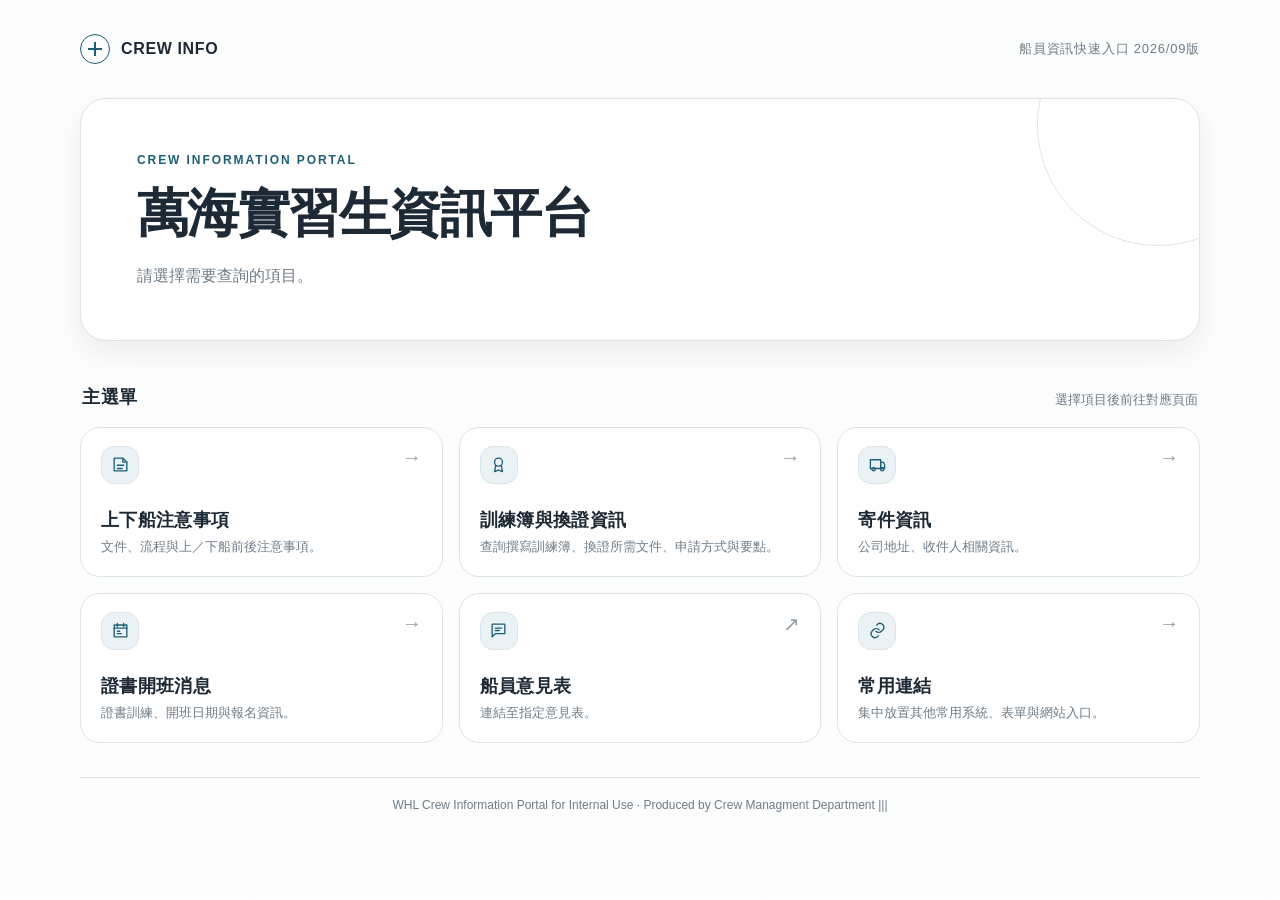
==== index.html @ cc9920da "Modify footer text in index.html Updated footer text for clarity and added department attribution." ====
<!DOCTYPE html>
<html lang="zh-Hant">
<head>
  <meta charset="UTF-8" />
  <meta name="viewport" content="width=device-width, initial-scale=1.0" />
  <meta name="description" content="萬海實習生資訊平台主選單" />
  <title>萬海實習生資訊平台</title>
  <style>
    :root {
      --bg: #f4f6f8;
      --paper: #ffffff;
      --ink: #1d2a36;
      --muted: #6f7c87;
      --line: #dce3e8;
      --accent: #1f5f76;
      --accent-soft: #eaf2f5;
      --shadow: 0 12px 30px rgba(24, 45, 58, 0.07);
    }

    * { box-sizing: border-box; }

    html { scroll-behavior: smooth; }

    body {
      margin: 0;
      min-height: 100vh;
      color: var(--ink);
      background:
        linear-gradient(rgba(255,255,255,.74), rgba(255,255,255,.74)),
        repeating-linear-gradient(
          0deg,
          transparent 0,
          transparent 31px,
          rgba(31,95,118,.025) 32px
        ),
        var(--bg);
      font-family: -apple-system, BlinkMacSystemFont, "PingFang TC", "Noto Sans TC", "Microsoft JhengHei", sans-serif;
    }

    a { color: inherit; }

    .shell {
      width: min(1120px, calc(100% - 40px));
      margin: 0 auto;
      padding: 34px 0 56px;
    }

    .topbar {
      display: flex;
      align-items: center;
      justify-content: space-between;
      gap: 16px;
      margin-bottom: 34px;
    }

    .brand {
      display: inline-flex;
      align-items: center;
      gap: 11px;
      text-decoration: none;
      font-weight: 700;
      letter-spacing: .04em;
    }

    .brand-mark {
      width: 30px;
      height: 30px;
      border: 1.5px solid var(--accent);
      border-radius: 50%;
      display: grid;
      place-items: center;
      position: relative;
    }

    .brand-mark::before,
    .brand-mark::after {
      content: "";
      position: absolute;
      background: var(--accent);
    }

    .brand-mark::before { width: 14px; height: 1.5px; }
    .brand-mark::after { width: 1.5px; height: 14px; }

    .top-note {
      font-size: 13px;
      color: var(--muted);
      letter-spacing: .06em;
    }

    .hero {
      background: var(--paper);
      border: 1px solid var(--line);
      border-radius: 26px;
      padding: 54px 56px 48px;
      box-shadow: var(--shadow);
      position: relative;
      overflow: hidden;
    }

    .hero::after {
      content: "";
      position: absolute;
      width: 240px;
      height: 240px;
      right: -80px;
      top: -95px;
      border: 1px solid rgba(31,95,118,.16);
      border-radius: 50%;
    }

    .eyebrow {
      color: var(--accent);
      font-size: 12px;
      font-weight: 700;
      letter-spacing: .16em;
      margin-bottom: 16px;
    }

    h1 {
      margin: 0;
      font-size: clamp(32px, 5vw, 52px);
      line-height: 1.16;
      letter-spacing: -.03em;
    }

    .hero p {
      margin: 18px 0 0;
      max-width: 640px;
      color: var(--muted);
      font-size: 16px;
      line-height: 1.9;
    }

    .section-head {
      display: flex;
      align-items: end;
      justify-content: space-between;
      gap: 16px;
      margin: 44px 2px 18px;
    }

    .section-head h2 {
      margin: 0;
      font-size: 18px;
      letter-spacing: .04em;
    }

    .section-head span {
      color: var(--muted);
      font-size: 13px;
    }

    .menu-grid {
      display: grid;
      grid-template-columns: repeat(3, minmax(0, 1fr));
      gap: 16px;
    }

    .menu-card {
      min-height: 150px;
      padding: 18px 20px;
      background: var(--paper);
      border: 1px solid var(--line);
      border-radius: 20px;
      text-decoration: none;
      display: flex;
      flex-direction: column;
      justify-content: space-between;
      transition: transform .18s ease, box-shadow .18s ease, border-color .18s ease;
    }

    .menu-card:hover,
    .menu-card:focus-visible {
      transform: translateY(-4px);
      box-shadow: var(--shadow);
      border-color: rgba(31,95,118,.36);
      outline: none;
    }

    .card-top {
      display: flex;
      align-items: flex-start;
      justify-content: space-between;
      gap: 12px;
    }

    .icon {
      width: 38px;
      height: 38px;
      border: 1px solid var(--line);
      border-radius: 13px;
      display: grid;
      place-items: center;
      background: var(--accent-soft);
    }

    .icon svg {
      width: 19px;
      height: 19px;
      stroke: var(--accent);
      fill: none;
      stroke-width: 1.7;
      stroke-linecap: round;
      stroke-linejoin: round;
    }

    .arrow {
      font-size: 20px;
      color: #94a1aa;
      transition: transform .18s ease, color .18s ease;
    }

    .menu-card:hover .arrow { transform: translateX(3px); color: var(--accent); }

    .menu-card h3 {
      margin: 15px 0 4px;
      font-size: 18px;
      letter-spacing: .02em;
    }

    .menu-card p {
      margin: 0;
      color: var(--muted);
      font-size: 13px;
      line-height: 1.7;
    }

    .footer {
      margin-top: 34px;
      padding-top: 20px;
      border-top: 1px solid var(--line);
      color: var(--muted);
      font-size: 12px;
      text-align: center;
    }

    @media (max-width: 860px) {
      .hero { padding: 44px 34px 40px; }
      .menu-grid { grid-template-columns: repeat(2, minmax(0, 1fr)); }
    }

    @media (max-width: 560px) {
      .shell { width: min(100% - 28px, 1120px); padding-top: 20px; }
      .topbar { margin-bottom: 18px; }
      .top-note { display: none; }
      .hero { padding: 34px 24px 30px; border-radius: 20px; }
      .hero p { font-size: 15px; }
      .section-head { margin-top: 32px; }
      .section-head span { display: none; }
      .menu-grid { grid-template-columns: 1fr; gap: 12px; }
      .menu-card { min-height: 126px; padding: 15px 17px; border-radius: 17px; }
      .menu-card h3 { margin-top: 12px; }
    }
  </style>
</head>
<body>
  <main class="shell">
    <div class="topbar">
      <a class="brand" href="index.html" aria-label="回到主選單">
        <span class="brand-mark" aria-hidden="true"></span>
        <span>CREW INFO</span>
      </a>
      <div class="top-note">船員資訊快速入口 2026/09版 </div>
    </div>

    <section class="hero">
      <div class="eyebrow">CREW INFORMATION PORTAL</div>
      <h1>萬海實習生資訊平台</h1>
      <p>請選擇需要查詢的項目。</p>
    </section>

    <div class="section-head">
      <h2>主選單</h2>
      <span>選擇項目後前往對應頁面</span>
    </div>

    <section class="menu-grid" aria-label="船員資訊主選單">
      <a class="menu-card" href="pages/on-off-board-guide.html"
          target="_blank"
          rel="noopener noreferrer">
        <div class="card-top">
          <span class="icon" aria-hidden="true">
            <svg viewBox="0 0 24 24"><path d="M4 4h11l5 5v11H4z"/><path d="M15 4v5h5"/><path d="M8 13h8M8 17h6"/></svg>
          </span>
          <span class="arrow">→</span>
        </div>
        <div><h3>上下船注意事項</h3><p>文件、流程與上／下船前後注意事項。</p></div>
      </a>

      <a class="menu-card" href="pages/crew-cer-renewal.html"
          target="_blank"
          rel="noopener noreferrer">
        <div class="card-top">
          <span class="icon" aria-hidden="true">
            <svg viewBox="0 0 24 24"><circle cx="12" cy="9" r="5"/><path d="M8.5 13 7 21l5-2 5 2-1.5-8"/></svg>
          </span>
          <span class="arrow">→</span>
        </div>
        <div><h3>訓練簿與換證資訊</h3><p>查詢撰寫訓練簿、換證所需文件、申請方式與要點。</p></div>
      </a>

      <a class="menu-card" href="pages/delivery-info.html"
          target="_blank"
          rel="noopener noreferrer">
        <div class="card-top">
          <span class="icon" aria-hidden="true">
            <svg viewBox="0 0 24 24"><path d="M3 6h13v11H3z"/><path d="M16 9h3l2 3v5h-5z"/><circle cx="7" cy="18" r="2"/><circle cx="18" cy="18" r="2"/></svg>
          </span>
          <span class="arrow">→</span>
        </div>
        <div><h3>寄件資訊</h3><p>公司地址、收件人相關資訊。</p></div>
      </a>

      <a class="menu-card" href="https://el-sol.mtnet.gov.tw/Portal/sys_a/a01/a0104?rn=740997024"
        target="_blank"
        rel="noopener noreferrer">
        <div class="card-top">
          <span class="icon" aria-hidden="true">
            <svg viewBox="0 0 24 24"><path d="M4 5h16v15H4z"/><path d="M8 3v4M16 3v4M4 9h16"/><path d="M8 13h3M8 16h5"/></svg>
          </span>
          <span class="arrow">→</span>
        </div>
        <div><h3>證書開班消息</h3><p>證書訓練、開班日期與報名資訊。</p></div>
      </a>

      <a class="menu-card" href="feedback.html"
          target="_blank"
          rel="noopener noreferrer">
        <div class="card-top">
          <span class="icon" aria-hidden="true">
            <svg viewBox="0 0 24 24"><path d="M4 4h16v12H8l-4 4z"/><path d="M8 9h8M8 12h5"/></svg>
          </span>
          <span class="arrow">↗</span>
        </div>
        <div><h3>船員意見表</h3><p>連結至指定意見表。</p></div>
      </a>

      <a class="menu-card" href="links.html"
          target="_blank"
          rel="noopener noreferrer">
        <div class="card-top">
          <span class="icon" aria-hidden="true">
            <svg viewBox="0 0 24 24"><path d="M10 13a5 5 0 0 0 7 0l2-2a5 5 0 0 0-7-7l-1 1"/><path d="M14 11a5 5 0 0 0-7 0l-2 2a5 5 0 0 0 7 7l1-1"/></svg>
          </span>
          <span class="arrow">→</span>
        </div>
        <div><h3>常用連結</h3><p>集中放置其他常用系統、表單與網站入口。</p></div>
      </a>
    </section>

    <footer class="footer">WHL Crew Information Portal for Internal Use · Produced by Crew Managment Department |||</footer>
  </main>
</body>
</html>
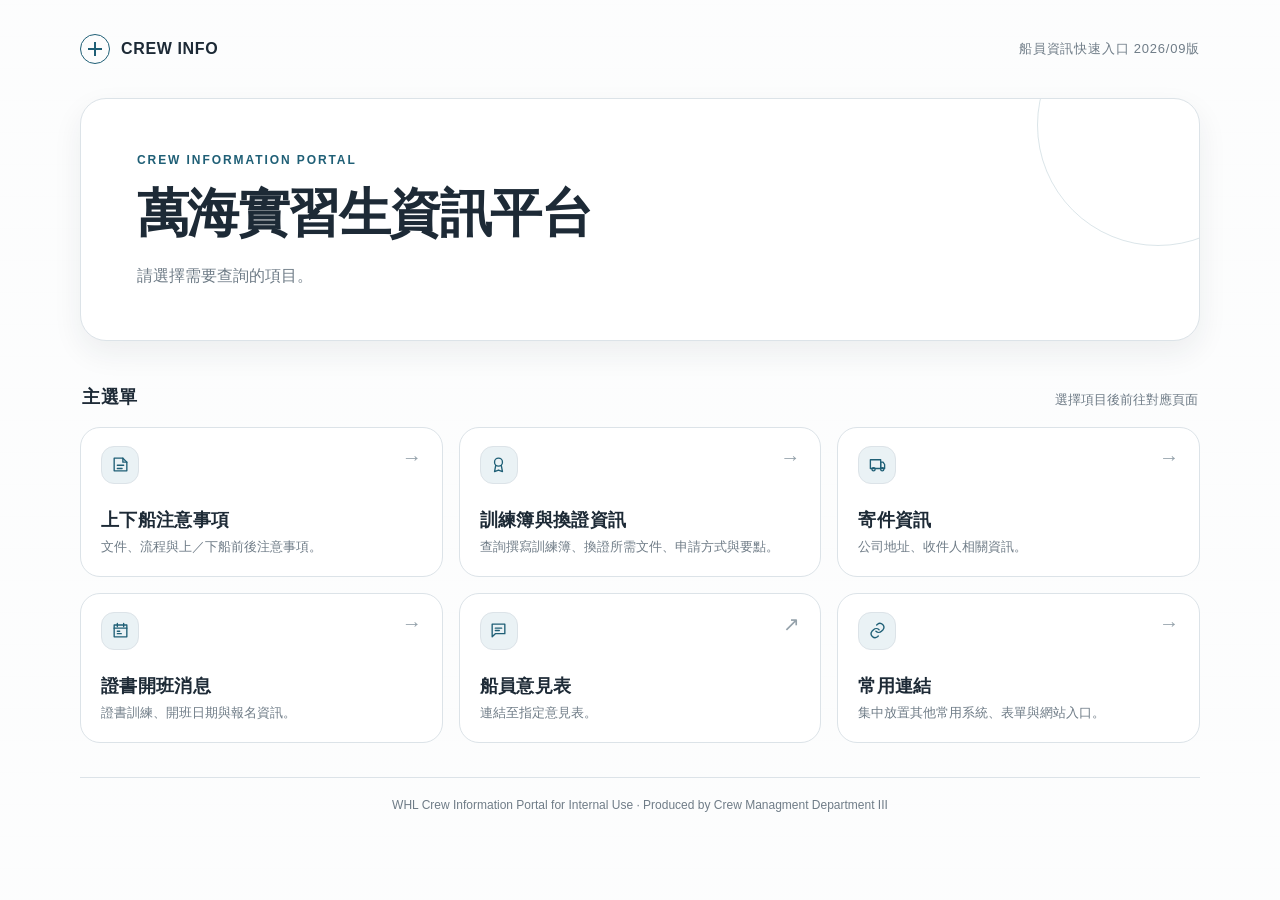
==== commit 4f0b5636: "Update footer text in index.html" ====
--- a/index.html
+++ b/index.html
@@ -349,7 +349,7 @@
       </a>
     </section>
 
-    <footer class="footer">WHL Crew Information Portal for Internal Use · Produced by Crew Managment Department |||</footer>
+    <footer class="footer">WHL Crew Information Portal for Internal Use · Produced by Crew Managment Department III</footer>
   </main>
 </body>
 </html>
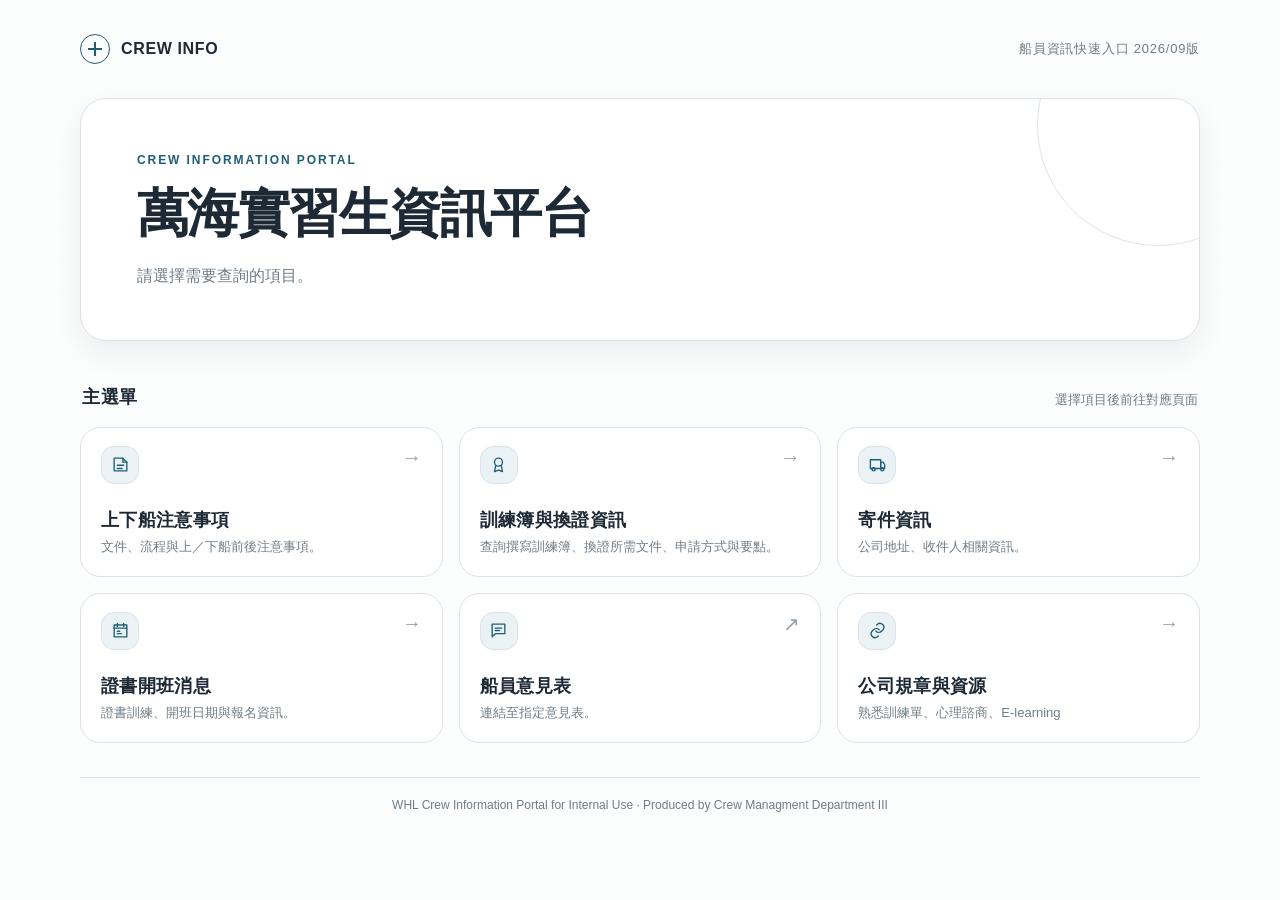
==== commit e785573f: "常用連結更新" ====
--- a/index.html
+++ b/index.html
@@ -345,7 +345,7 @@
           </span>
           <span class="arrow">→</span>
         </div>
-        <div><h3>常用連結</h3><p>集中放置其他常用系統、表單與網站入口。</p></div>
+        <div><h3>公司規章與資源</h3><p>熟悉訓練單、心理諮商、E-learning</p></div>
       </a>
     </section>
 
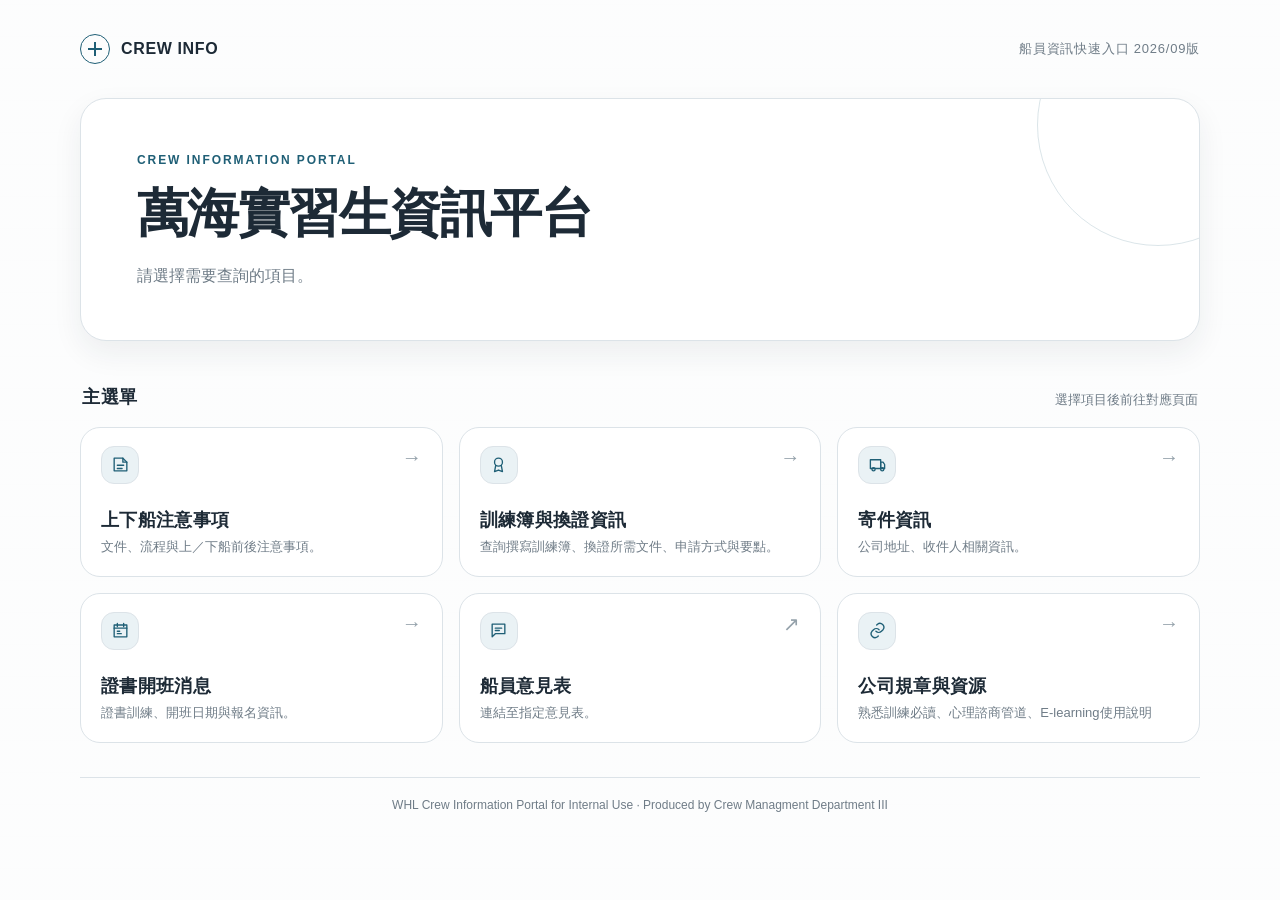
==== commit 6a1c9c4b: "新增公司規章頁面" ====
--- a/index.html
+++ b/index.html
@@ -336,7 +336,7 @@
         <div><h3>船員意見表</h3><p>連結至指定意見表。</p></div>
       </a>
 
-      <a class="menu-card" href="links.html"
+      <a class="menu-card" href="pages/company_resources.html"
           target="_blank"
           rel="noopener noreferrer">
         <div class="card-top">
@@ -345,7 +345,7 @@
           </span>
           <span class="arrow">→</span>
         </div>
-        <div><h3>公司規章與資源</h3><p>熟悉訓練單、心理諮商、E-learning</p></div>
+        <div><h3>公司規章與資源</h3><p>熟悉訓練必讀、心理諮商管道、E-learning使用說明</p></div>
       </a>
     </section>
 
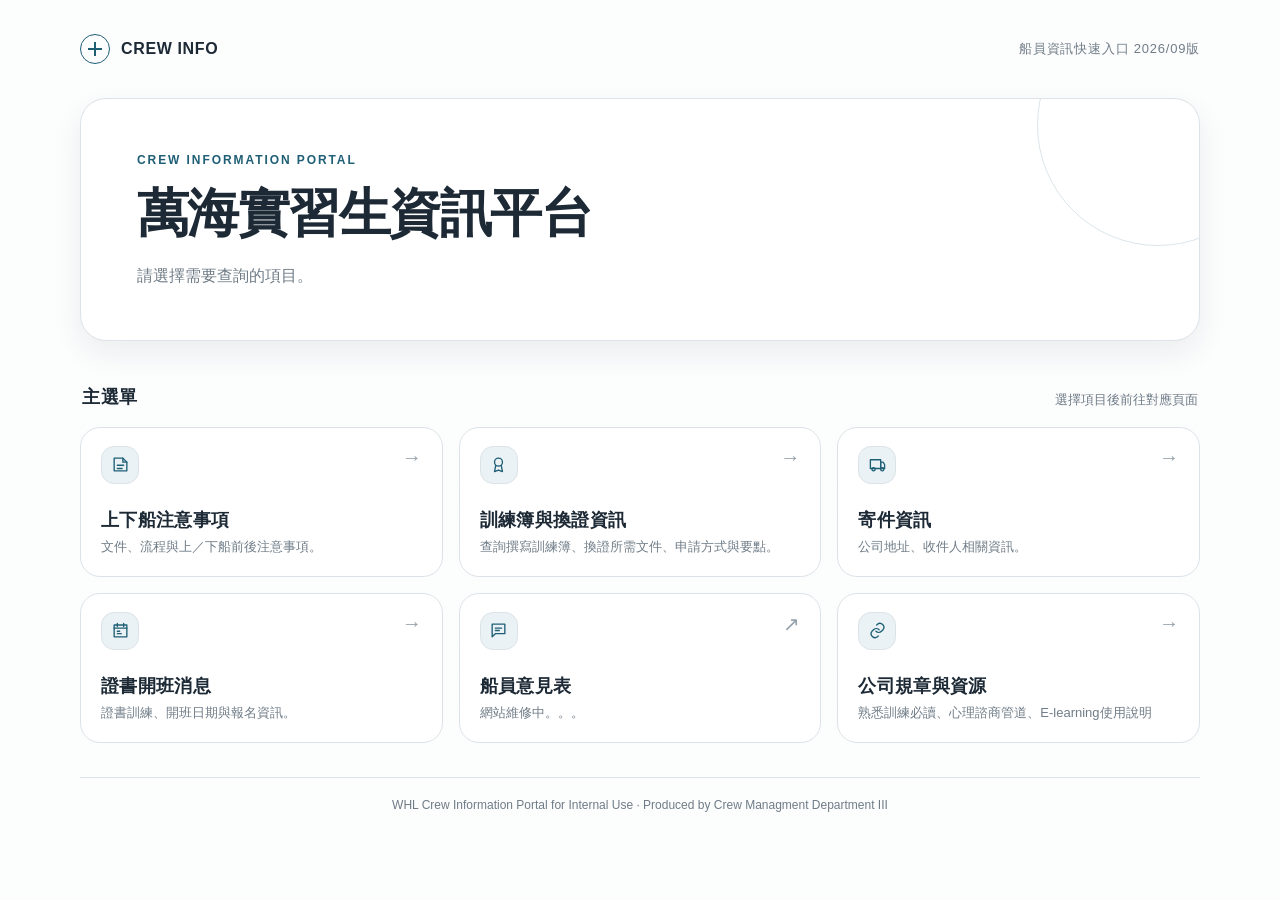
==== commit 474daf31: "更新船員意見表連結，顯示網站維修中提示以改善用戶體驗" ====
--- a/index.html
+++ b/index.html
@@ -324,16 +324,20 @@
         <div><h3>證書開班消息</h3><p>證書訓練、開班日期與報名資訊。</p></div>
       </a>
 
-      <a class="menu-card" href="feedback.html"
-          target="_blank"
-          rel="noopener noreferrer">
+      <a class="menu-card" 
+        href="#"
+        onclick="alert('OOPS!網站維修中。/n歡迎先與PIC回饋您的想法。'); return false;">
+
         <div class="card-top">
           <span class="icon" aria-hidden="true">
             <svg viewBox="0 0 24 24"><path d="M4 4h16v12H8l-4 4z"/><path d="M8 9h8M8 12h5"/></svg>
           </span>
           <span class="arrow">↗</span>
         </div>
-        <div><h3>船員意見表</h3><p>連結至指定意見表。</p></div>
+        <div>
+          <h3>船員意見表</h3>
+          <p>網站維修中。。。</p>
+        </div>
       </a>
 
       <a class="menu-card" href="pages/company_resources.html"
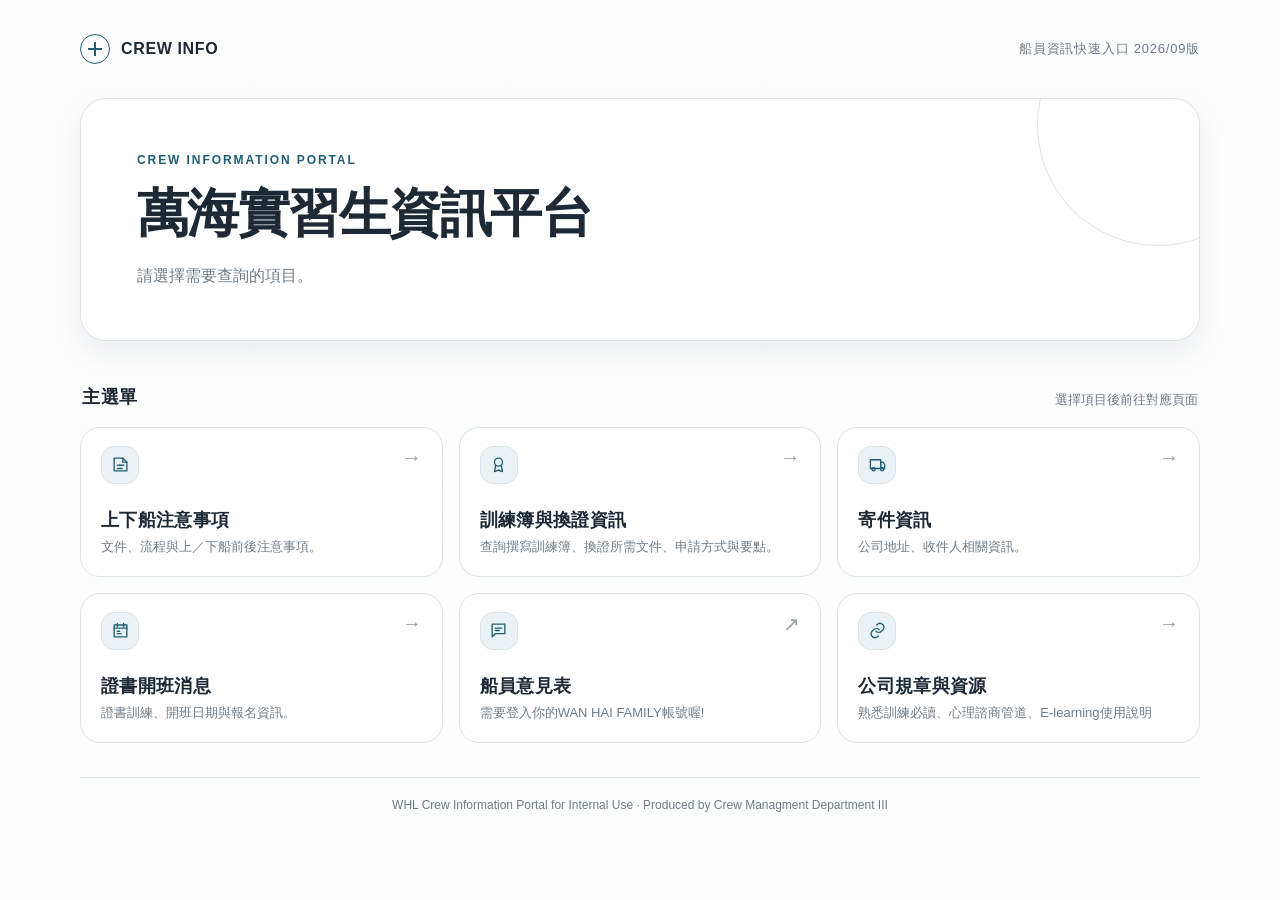
==== commit 7dca8fb3: "Update link and message for user login requirement" ====
--- a/index.html
+++ b/index.html
@@ -325,9 +325,9 @@
       </a>
 
       <a class="menu-card" 
-        href="#"
-        onclick="alert('OOPS!網站維修中。/n歡迎先與PIC回饋您的想法。'); return false;">
-
+        href="https://family.wanhai.com/Login-idexpert_v3.jsp"
+        target="_blank"
+        rel="noopener noreferrer">
         <div class="card-top">
           <span class="icon" aria-hidden="true">
             <svg viewBox="0 0 24 24"><path d="M4 4h16v12H8l-4 4z"/><path d="M8 9h8M8 12h5"/></svg>
@@ -336,7 +336,7 @@
         </div>
         <div>
           <h3>船員意見表</h3>
-          <p>網站維修中。。。</p>
+          <p>需要登入你的WAN HAI FAMILY帳號喔!</p>
         </div>
       </a>
 
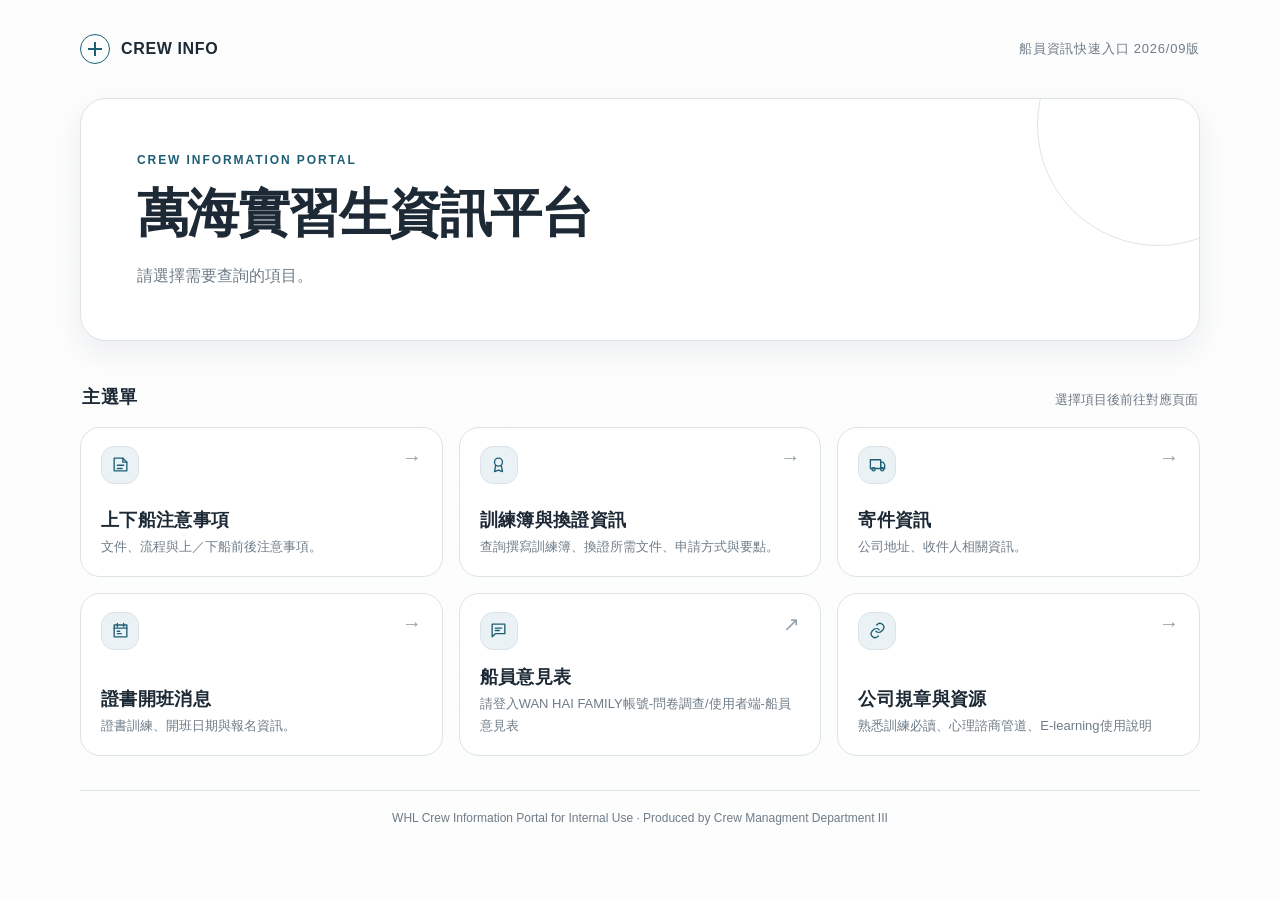
==== commit f1be0d93: "Update message in index.html for clarity" ====
--- a/index.html
+++ b/index.html
@@ -336,7 +336,7 @@
         </div>
         <div>
           <h3>船員意見表</h3>
-          <p>需要登入你的WAN HAI FAMILY帳號喔!</p>
+          <p>請登入WAN HAI FAMILY帳號-問卷調查/使用者端-船員意見表</p>
         </div>
       </a>
 
